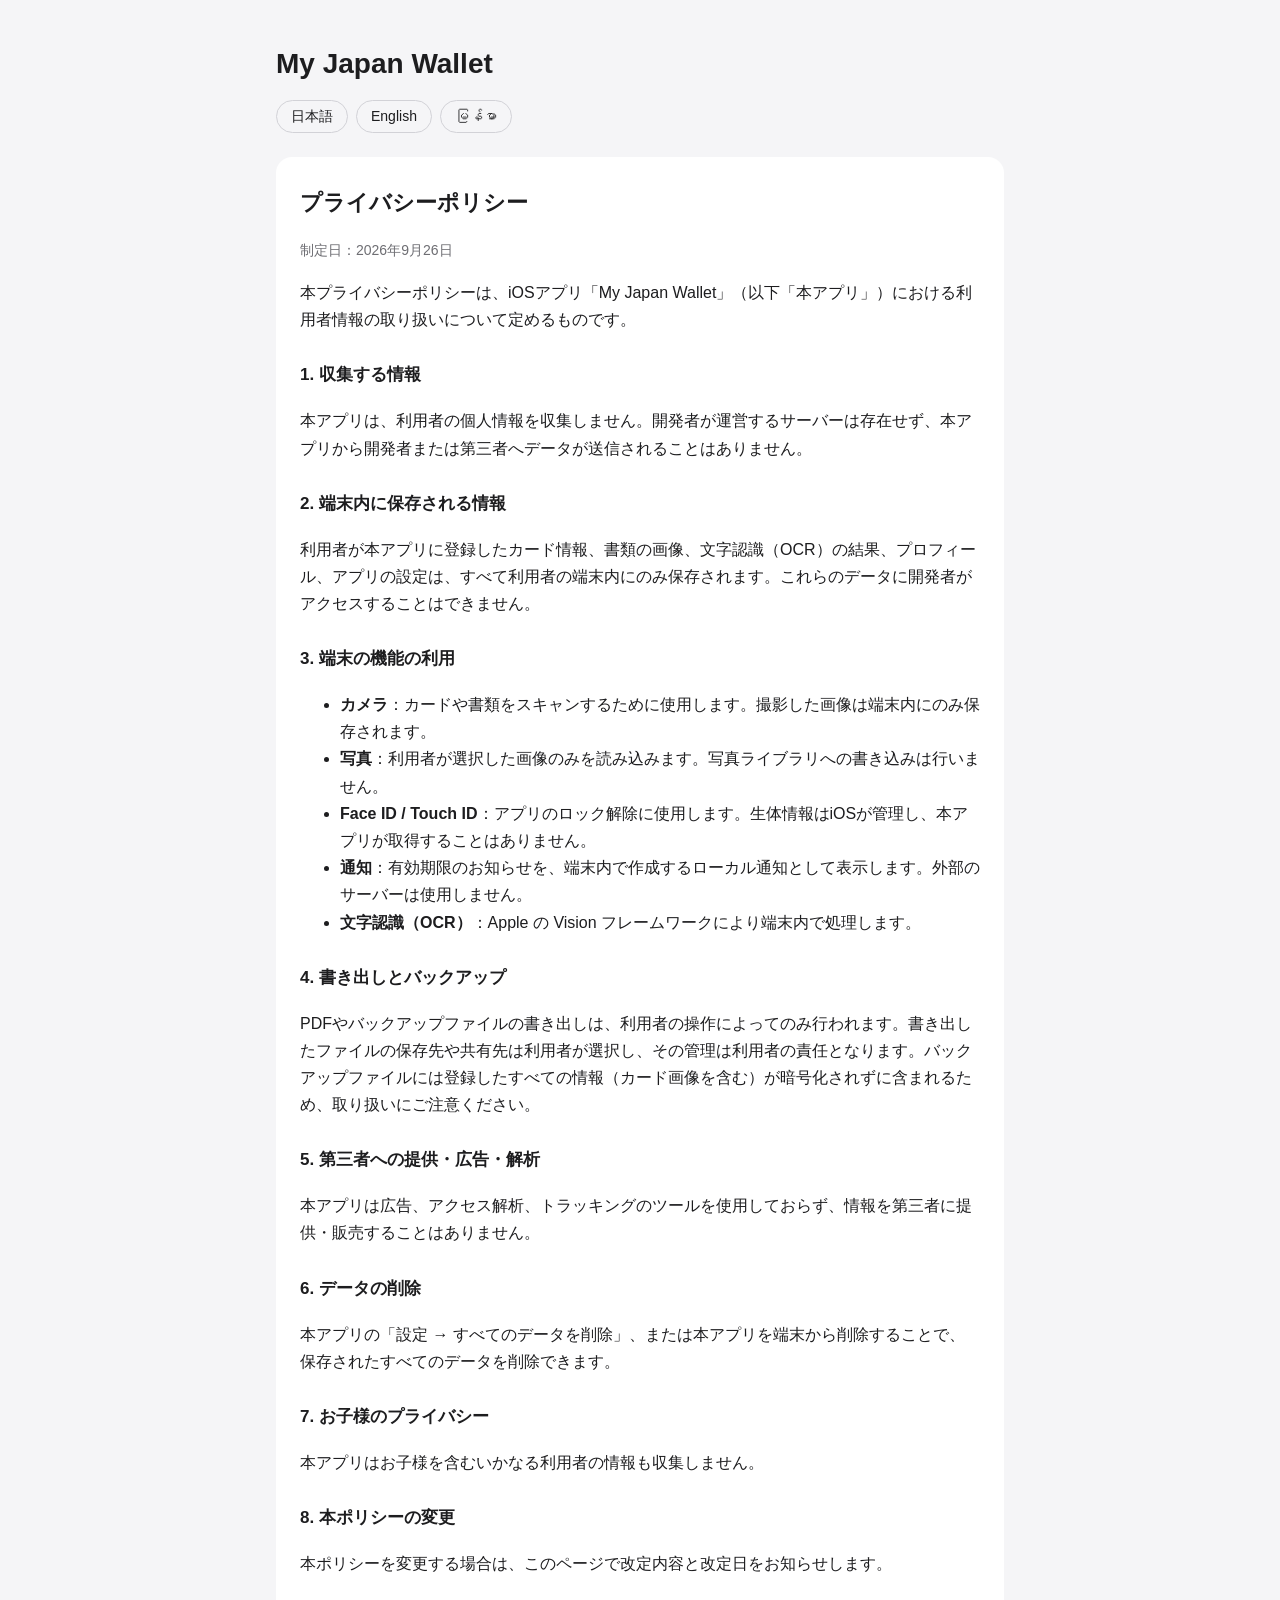
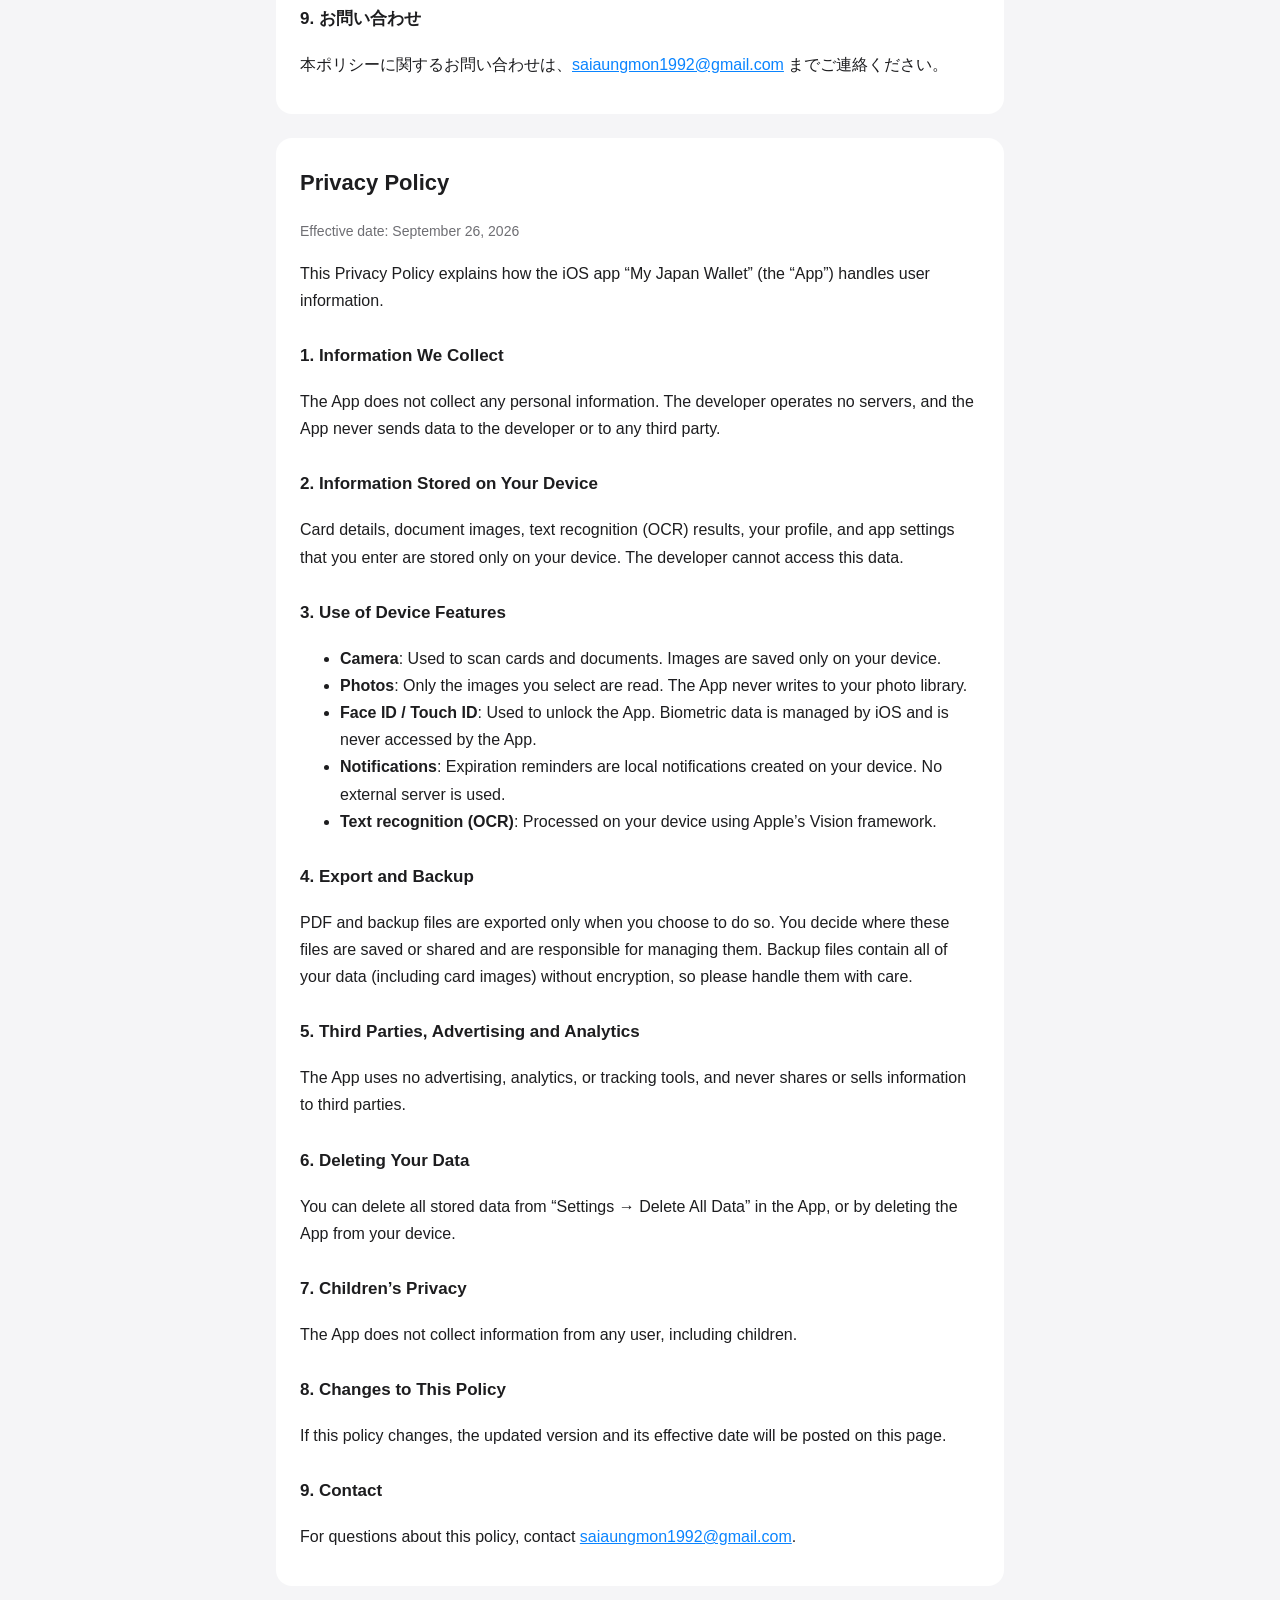
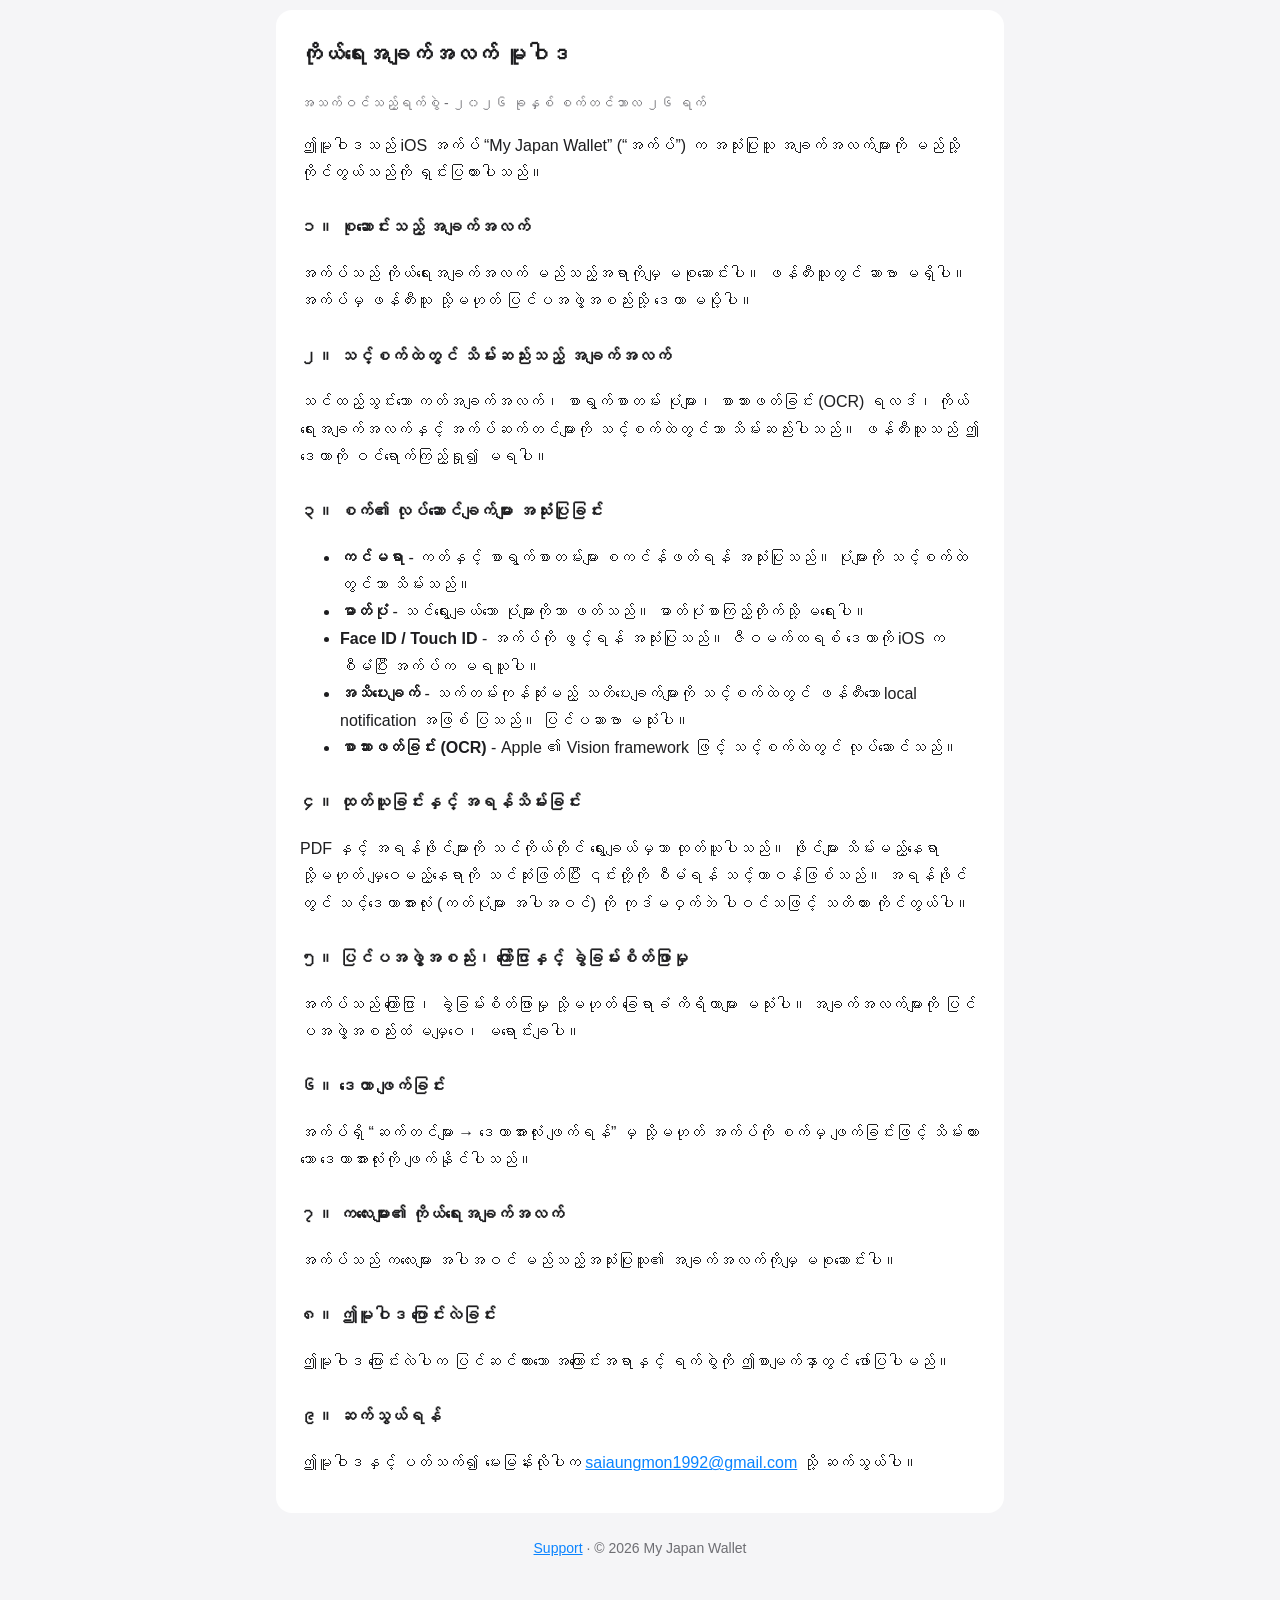
==== privacy.html @ c1bd5ad2 "サポートページとプライバシーポリシーを追加 Co-Authored-By: Claude Opus 5.5 <noreply@anthropic.com>" ====
<!DOCTYPE html>
<html lang="ja">
<head>
<meta charset="utf-8">
<meta name="viewport" content="width=device-width, initial-scale=1">
<title>Privacy Policy – My Japan Wallet</title>
<link rel="stylesheet" href="style.css">
</head>
<body>
<header>
  <h1>My Japan Wallet</h1>
  <nav class="lang">
    <a href="#ja">日本語</a>
    <a href="#en">English</a>
    <a href="#my">မြန်မာ</a>
  </nav>
</header>

<main>

<section id="ja" lang="ja">
  <h2>プライバシーポリシー</h2>
  <p class="meta">制定日：2026年9月26日</p>

  <p>本プライバシーポリシーは、iOSアプリ「My Japan Wallet」（以下「本アプリ」）における利用者情報の取り扱いについて定めるものです。</p>

  <h3>1. 収集する情報</h3>
  <p>本アプリは、利用者の個人情報を収集しません。開発者が運営するサーバーは存在せず、本アプリから開発者または第三者へデータが送信されることはありません。</p>

  <h3>2. 端末内に保存される情報</h3>
  <p>利用者が本アプリに登録したカード情報、書類の画像、文字認識（OCR）の結果、プロフィール、アプリの設定は、すべて利用者の端末内にのみ保存されます。これらのデータに開発者がアクセスすることはできません。</p>

  <h3>3. 端末の機能の利用</h3>
  <ul>
    <li><strong>カメラ</strong>：カードや書類をスキャンするために使用します。撮影した画像は端末内にのみ保存されます。</li>
    <li><strong>写真</strong>：利用者が選択した画像のみを読み込みます。写真ライブラリへの書き込みは行いません。</li>
    <li><strong>Face ID / Touch ID</strong>：アプリのロック解除に使用します。生体情報はiOSが管理し、本アプリが取得することはありません。</li>
    <li><strong>通知</strong>：有効期限のお知らせを、端末内で作成するローカル通知として表示します。外部のサーバーは使用しません。</li>
    <li><strong>文字認識（OCR）</strong>：Apple の Vision フレームワークにより端末内で処理します。</li>
  </ul>

  <h3>4. 書き出しとバックアップ</h3>
  <p>PDFやバックアップファイルの書き出しは、利用者の操作によってのみ行われます。書き出したファイルの保存先や共有先は利用者が選択し、その管理は利用者の責任となります。バックアップファイルには登録したすべての情報（カード画像を含む）が暗号化されずに含まれるため、取り扱いにご注意ください。</p>

  <h3>5. 第三者への提供・広告・解析</h3>
  <p>本アプリは広告、アクセス解析、トラッキングのツールを使用しておらず、情報を第三者に提供・販売することはありません。</p>

  <h3>6. データの削除</h3>
  <p>本アプリの「設定 → すべてのデータを削除」、または本アプリを端末から削除することで、保存されたすべてのデータを削除できます。</p>

  <h3>7. お子様のプライバシー</h3>
  <p>本アプリはお子様を含むいかなる利用者の情報も収集しません。</p>

  <h3>8. 本ポリシーの変更</h3>
  <p>本ポリシーを変更する場合は、このページで改定内容と改定日をお知らせします。</p>

  <h3>9. お問い合わせ</h3>
  <p>本ポリシーに関するお問い合わせは、<a href="mailto:saiaungmon1992@gmail.com">saiaungmon1992@gmail.com</a> までご連絡ください。</p>
</section>

<section id="en" lang="en">
  <h2>Privacy Policy</h2>
  <p class="meta">Effective date: September 26, 2026</p>

  <p>This Privacy Policy explains how the iOS app “My Japan Wallet” (the “App”) handles user information.</p>

  <h3>1. Information We Collect</h3>
  <p>The App does not collect any personal information. The developer operates no servers, and the App never sends data to the developer or to any third party.</p>

  <h3>2. Information Stored on Your Device</h3>
  <p>Card details, document images, text recognition (OCR) results, your profile, and app settings that you enter are stored only on your device. The developer cannot access this data.</p>

  <h3>3. Use of Device Features</h3>
  <ul>
    <li><strong>Camera</strong>: Used to scan cards and documents. Images are saved only on your device.</li>
    <li><strong>Photos</strong>: Only the images you select are read. The App never writes to your photo library.</li>
    <li><strong>Face ID / Touch ID</strong>: Used to unlock the App. Biometric data is managed by iOS and is never accessed by the App.</li>
    <li><strong>Notifications</strong>: Expiration reminders are local notifications created on your device. No external server is used.</li>
    <li><strong>Text recognition (OCR)</strong>: Processed on your device using Apple’s Vision framework.</li>
  </ul>

  <h3>4. Export and Backup</h3>
  <p>PDF and backup files are exported only when you choose to do so. You decide where these files are saved or shared and are responsible for managing them. Backup files contain all of your data (including card images) without encryption, so please handle them with care.</p>

  <h3>5. Third Parties, Advertising and Analytics</h3>
  <p>The App uses no advertising, analytics, or tracking tools, and never shares or sells information to third parties.</p>

  <h3>6. Deleting Your Data</h3>
  <p>You can delete all stored data from “Settings → Delete All Data” in the App, or by deleting the App from your device.</p>

  <h3>7. Children’s Privacy</h3>
  <p>The App does not collect information from any user, including children.</p>

  <h3>8. Changes to This Policy</h3>
  <p>If this policy changes, the updated version and its effective date will be posted on this page.</p>

  <h3>9. Contact</h3>
  <p>For questions about this policy, contact <a href="mailto:saiaungmon1992@gmail.com">saiaungmon1992@gmail.com</a>.</p>
</section>

<section id="my" lang="my">
  <h2>ကိုယ်ရေးအချက်အလက် မူဝါဒ</h2>
  <p class="meta">အသက်ဝင်သည့်ရက်စွဲ - ၂၀၂၆ ခုနှစ် စက်တင်ဘာလ ၂၆ ရက်</p>

  <p>ဤမူဝါဒသည် iOS အက်ပ် “My Japan Wallet” (“အက်ပ်”) က အသုံးပြုသူ အချက်အလက်များကို မည်သို့ ကိုင်တွယ်သည်ကို ရှင်းပြထားပါသည်။</p>

  <h3>၁။ စုဆောင်းသည့် အချက်အလက်</h3>
  <p>အက်ပ်သည် ကိုယ်ရေးအချက်အလက် မည်သည့်အရာကိုမျှ မစုဆောင်းပါ။ ဖန်တီးသူတွင် ဆာဗာ မရှိပါ။ အက်ပ်မှ ဖန်တီးသူ သို့မဟုတ် ပြင်ပအဖွဲ့အစည်းသို့ ဒေတာ မပို့ပါ။</p>

  <h3>၂။ သင့်စက်ထဲတွင် သိမ်းဆည်းသည့် အချက်အလက်</h3>
  <p>သင်ထည့်သွင်းသော ကတ်အချက်အလက်၊ စာရွက်စာတမ်း ပုံများ၊ စာသားဖတ်ခြင်း (OCR) ရလဒ်၊ ကိုယ်ရေးအချက်အလက်နှင့် အက်ပ်ဆက်တင်များကို သင့်စက်ထဲတွင်သာ သိမ်းဆည်းပါသည်။ ဖန်တီးသူသည် ဤဒေတာကို ဝင်ရောက်ကြည့်ရှု၍ မရပါ။</p>

  <h3>၃။ စက်၏ လုပ်ဆောင်ချက်များ အသုံးပြုခြင်း</h3>
  <ul>
    <li><strong>ကင်မရာ</strong> - ကတ်နှင့် စာရွက်စာတမ်းများ စကင်န်ဖတ်ရန် အသုံးပြုသည်။ ပုံများကို သင့်စက်ထဲတွင်သာ သိမ်းသည်။</li>
    <li><strong>ဓာတ်ပုံ</strong> - သင်ရွေးချယ်သော ပုံများကိုသာ ဖတ်သည်။ ဓာတ်ပုံစာကြည့်တိုက်သို့ မရေးပါ။</li>
    <li><strong>Face ID / Touch ID</strong> - အက်ပ်ကို ဖွင့်ရန် အသုံးပြုသည်။ ဇီဝမက်ထရစ် ဒေတာကို iOS က စီမံပြီး အက်ပ်က မရယူပါ။</li>
    <li><strong>အသိပေးချက်</strong> - သက်တမ်းကုန်ဆုံးမည့် သတိပေးချက်များကို သင့်စက်ထဲတွင် ဖန်တီးသော local notification အဖြစ် ပြသည်။ ပြင်ပဆာဗာ မသုံးပါ။</li>
    <li><strong>စာသားဖတ်ခြင်း (OCR)</strong> - Apple ၏ Vision framework ဖြင့် သင့်စက်ထဲတွင် လုပ်ဆောင်သည်။</li>
  </ul>

  <h3>၄။ ထုတ်ယူခြင်းနှင့် အရန်သိမ်းခြင်း</h3>
  <p>PDF နှင့် အရန်ဖိုင်များကို သင်ကိုယ်တိုင် ရွေးချယ်မှသာ ထုတ်ယူပါသည်။ ဖိုင်များ သိမ်းမည့်နေရာ သို့မဟုတ် မျှဝေမည့်နေရာကို သင်ဆုံးဖြတ်ပြီး ၎င်းတို့ကို စီမံရန် သင့်တာဝန်ဖြစ်သည်။ အရန်ဖိုင်တွင် သင့်ဒေတာအားလုံး (ကတ်ပုံများ အပါအဝင်) ကို ကုဒ်မဝှက်ဘဲ ပါဝင်သဖြင့် သတိထား ကိုင်တွယ်ပါ။</p>

  <h3>၅။ ပြင်ပအဖွဲ့အစည်း၊ ကြော်ငြာနှင့် ခွဲခြမ်းစိတ်ဖြာမှု</h3>
  <p>အက်ပ်သည် ကြော်ငြာ၊ ခွဲခြမ်းစိတ်ဖြာမှု သို့မဟုတ် ခြေရာခံ ကိရိယာများ မသုံးပါ။ အချက်အလက်များကို ပြင်ပအဖွဲ့အစည်းထံ မမျှဝေ၊ မရောင်းချပါ။</p>

  <h3>၆။ ဒေတာ ဖျက်ခြင်း</h3>
  <p>အက်ပ်ရှိ “ဆက်တင်များ → ဒေတာအားလုံး ဖျက်ရန်” မှ သို့မဟုတ် အက်ပ်ကို စက်မှ ဖျက်ခြင်းဖြင့် သိမ်းထားသော ဒေတာအားလုံးကို ဖျက်နိုင်ပါသည်။</p>

  <h3>၇။ ကလေးများ၏ ကိုယ်ရေးအချက်အလက်</h3>
  <p>အက်ပ်သည် ကလေးများ အပါအဝင် မည်သည့်အသုံးပြုသူ၏ အချက်အလက်ကိုမျှ မစုဆောင်းပါ။</p>

  <h3>၈။ ဤမူဝါဒ ပြောင်းလဲခြင်း</h3>
  <p>ဤမူဝါဒ ပြောင်းလဲပါက ပြင်ဆင်ထားသော အကြောင်းအရာနှင့် ရက်စွဲကို ဤစာမျက်နှာတွင် ဖော်ပြပါမည်။</p>

  <h3>၉။ ဆက်သွယ်ရန်</h3>
  <p>ဤမူဝါဒနှင့် ပတ်သက်၍ မေးမြန်းလိုပါက <a href="mailto:saiaungmon1992@gmail.com">saiaungmon1992@gmail.com</a> သို့ ဆက်သွယ်ပါ။</p>
</section>

</main>

<footer>
  <a href="index.html">Support</a> · © 2026 My Japan Wallet
</footer>
</body>
</html>
---- style.css ----
:root {
  --bg: #f5f5f7;
  --card: #ffffff;
  --text: #1d1d1f;
  --muted: #6e6e73;
  --accent: #0a84ff;
  --border: #d2d2d7;
}
@media (prefers-color-scheme: dark) {
  :root {
    --bg: #000000;
    --card: #1c1c1e;
    --text: #f5f5f7;
    --muted: #98989d;
    --border: #38383a;
  }
}
* { box-sizing: border-box; }
body {
  margin: 0;
  background: var(--bg);
  color: var(--text);
  font: 16px/1.7 -apple-system, BlinkMacSystemFont, "Hiragino Sans", "Noto Sans Myanmar", "Myanmar Text", sans-serif;
}
header, main, footer { max-width: 760px; margin: 0 auto; padding: 0 16px; }
header { padding-top: 40px; }
h1 { font-size: 28px; margin: 0 0 12px; }
.lang { display: flex; gap: 8px; flex-wrap: wrap; }
.lang a {
  padding: 4px 14px;
  border: 1px solid var(--border);
  border-radius: 999px;
  text-decoration: none;
  color: var(--text);
  font-size: 14px;
}
section {
  background: var(--card);
  border-radius: 16px;
  padding: 8px 24px 20px;
  margin: 24px 0;
}
h2 { font-size: 22px; }
h3 { font-size: 17px; margin-top: 28px; }
.meta { color: var(--muted); font-size: 14px; }
dt { font-weight: 600; margin-top: 16px; }
dd { margin: 4px 0 0; color: var(--muted); }
a { color: var(--accent); }
footer { color: var(--muted); font-size: 14px; padding-bottom: 40px; text-align: center; }
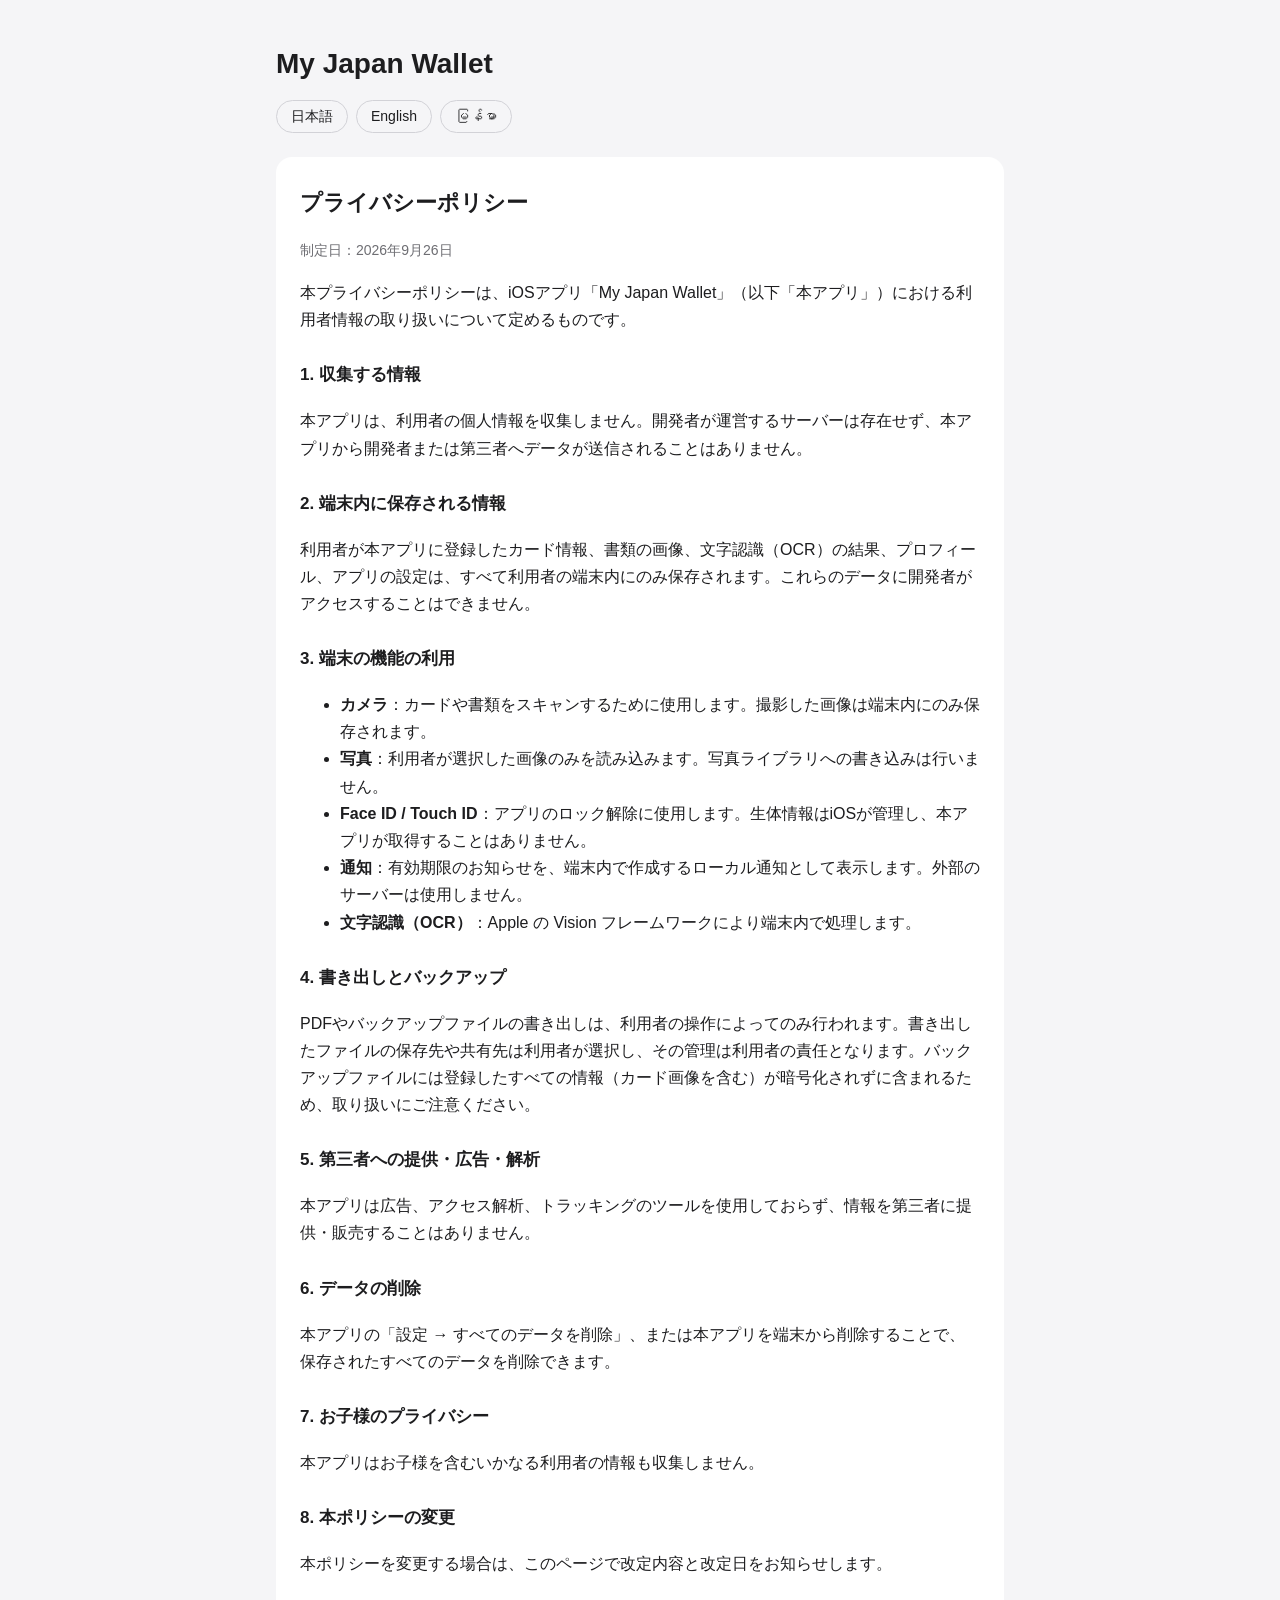
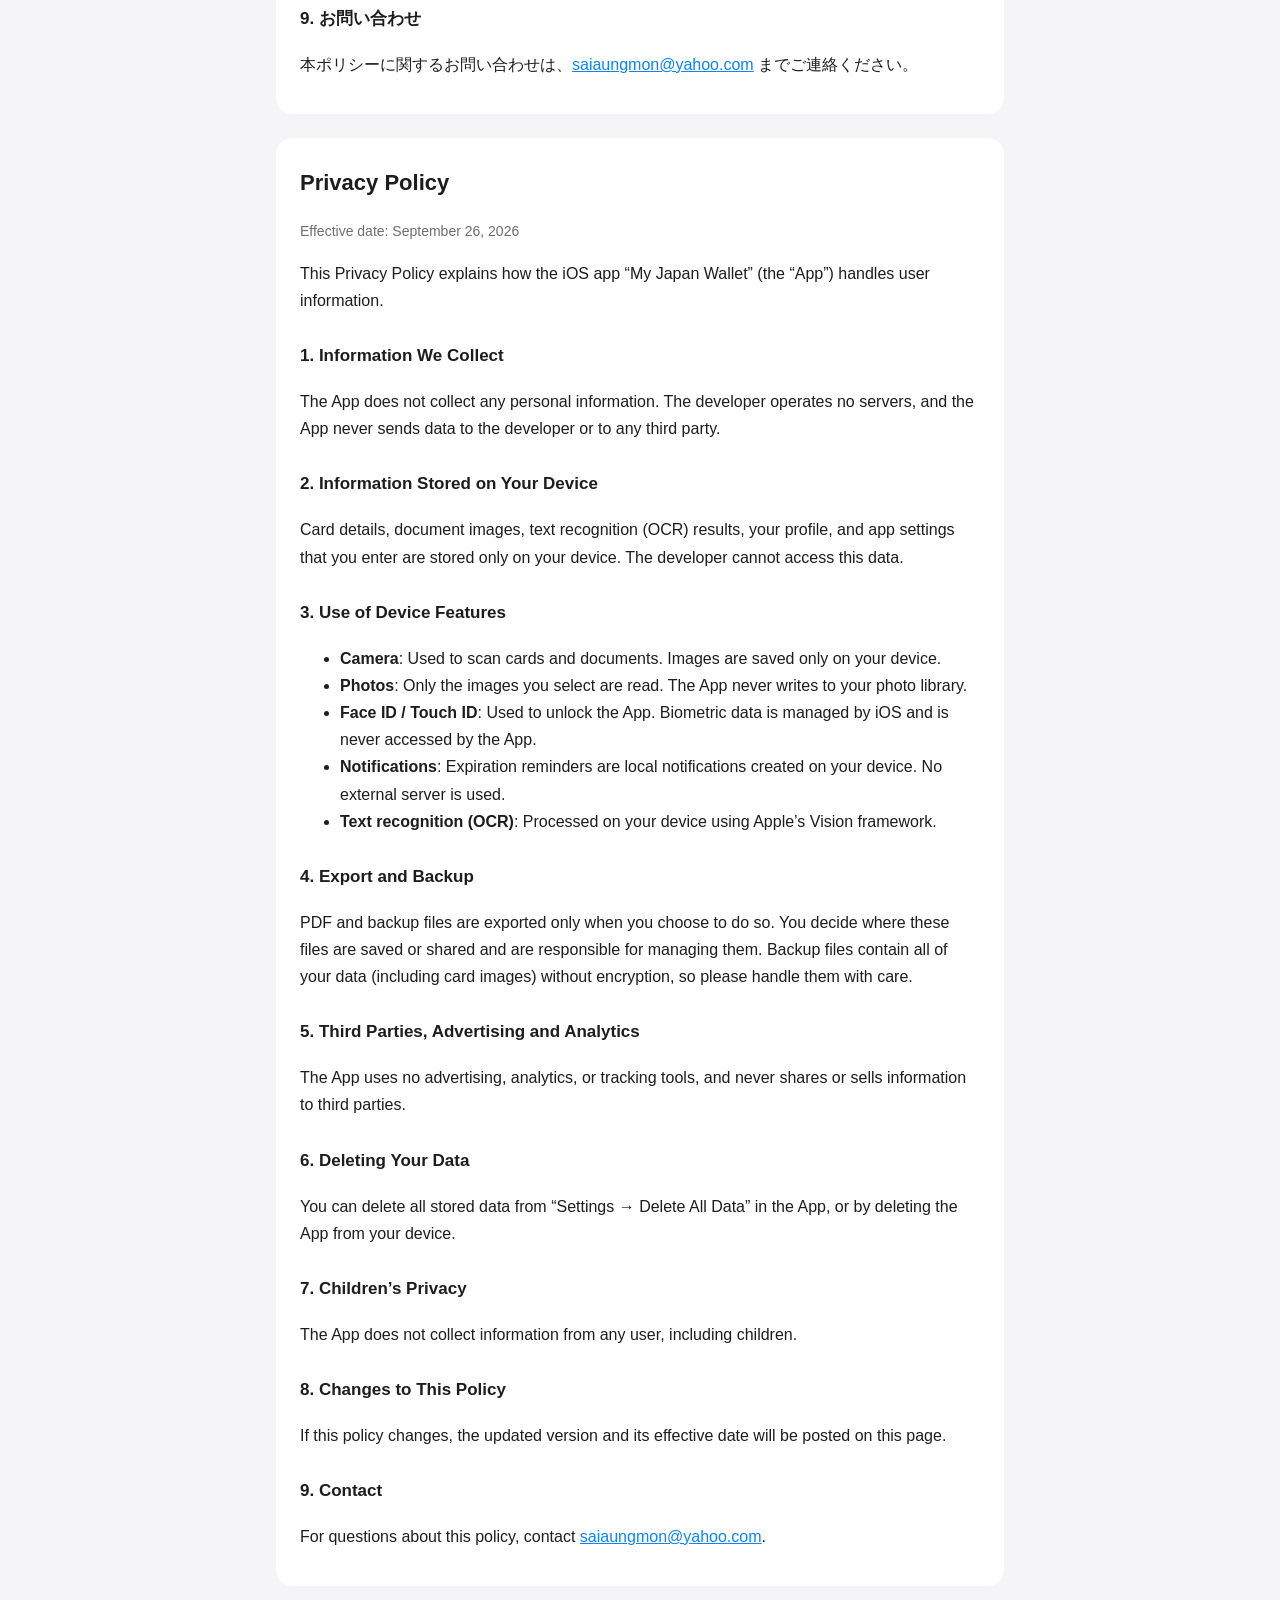
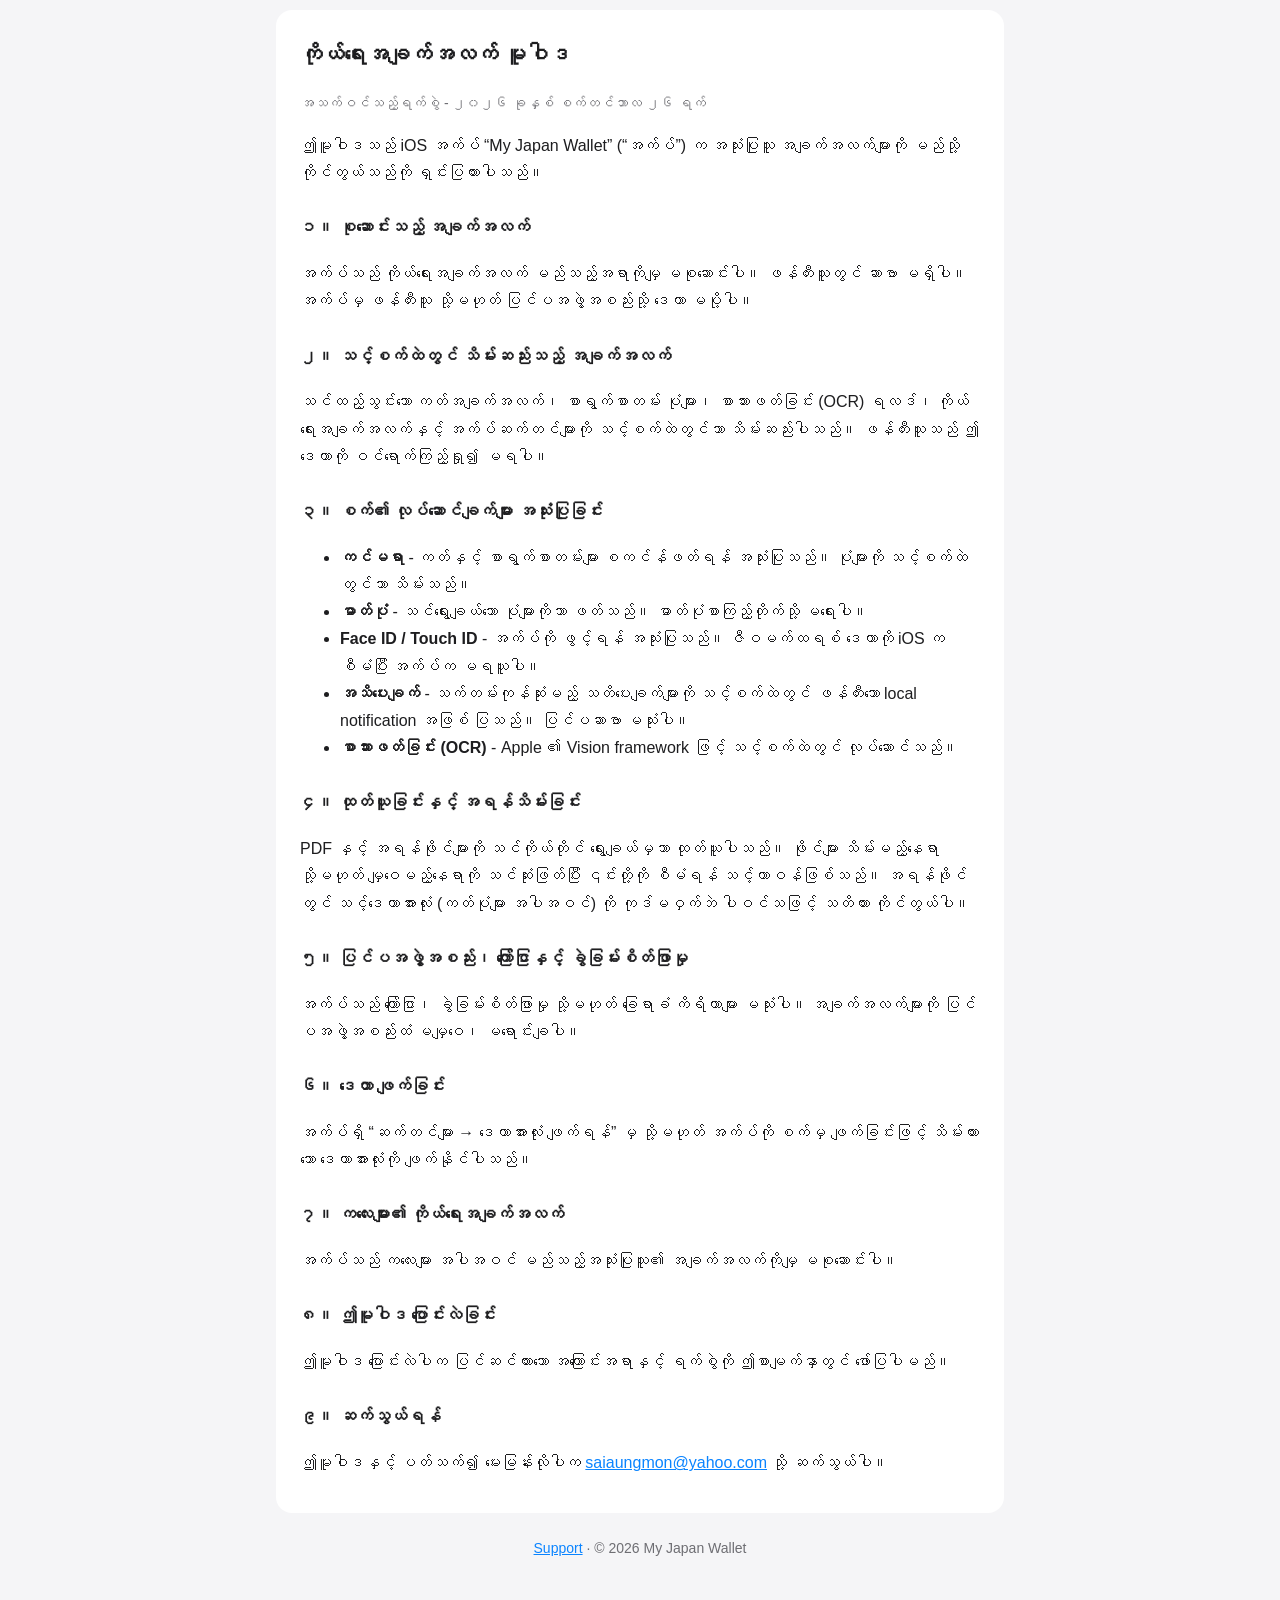
==== commit d2f785e3: "お問い合わせ先のメールアドレスを変更 Co-Authored-By: Claude Opus 5.5 <noreply@anthropic.com>" ====
--- a/privacy.html
+++ b/privacy.html
@@ -55,7 +55,7 @@
   <p>本ポリシーを変更する場合は、このページで改定内容と改定日をお知らせします。</p>
 
   <h3>9. お問い合わせ</h3>
-  <p>本ポリシーに関するお問い合わせは、<a href="mailto:saiaungmon1992@gmail.com">saiaungmon1992@gmail.com</a> までご連絡ください。</p>
+  <p>本ポリシーに関するお問い合わせは、<a href="mailto:saiaungmon@yahoo.com">saiaungmon@yahoo.com</a> までご連絡ください。</p>
 </section>
 
 <section id="en" lang="en">
@@ -95,7 +95,7 @@
   <p>If this policy changes, the updated version and its effective date will be posted on this page.</p>
 
   <h3>9. Contact</h3>
-  <p>For questions about this policy, contact <a href="mailto:saiaungmon1992@gmail.com">saiaungmon1992@gmail.com</a>.</p>
+  <p>For questions about this policy, contact <a href="mailto:saiaungmon@yahoo.com">saiaungmon@yahoo.com</a>.</p>
 </section>
 
 <section id="my" lang="my">
@@ -135,7 +135,7 @@
   <p>ဤမူဝါဒ ပြောင်းလဲပါက ပြင်ဆင်ထားသော အကြောင်းအရာနှင့် ရက်စွဲကို ဤစာမျက်နှာတွင် ဖော်ပြပါမည်။</p>
 
   <h3>၉။ ဆက်သွယ်ရန်</h3>
-  <p>ဤမူဝါဒနှင့် ပတ်သက်၍ မေးမြန်းလိုပါက <a href="mailto:saiaungmon1992@gmail.com">saiaungmon1992@gmail.com</a> သို့ ဆက်သွယ်ပါ။</p>
+  <p>ဤမူဝါဒနှင့် ပတ်သက်၍ မေးမြန်းလိုပါက <a href="mailto:saiaungmon@yahoo.com">saiaungmon@yahoo.com</a> သို့ ဆက်သွယ်ပါ။</p>
 </section>
 
 </main>
